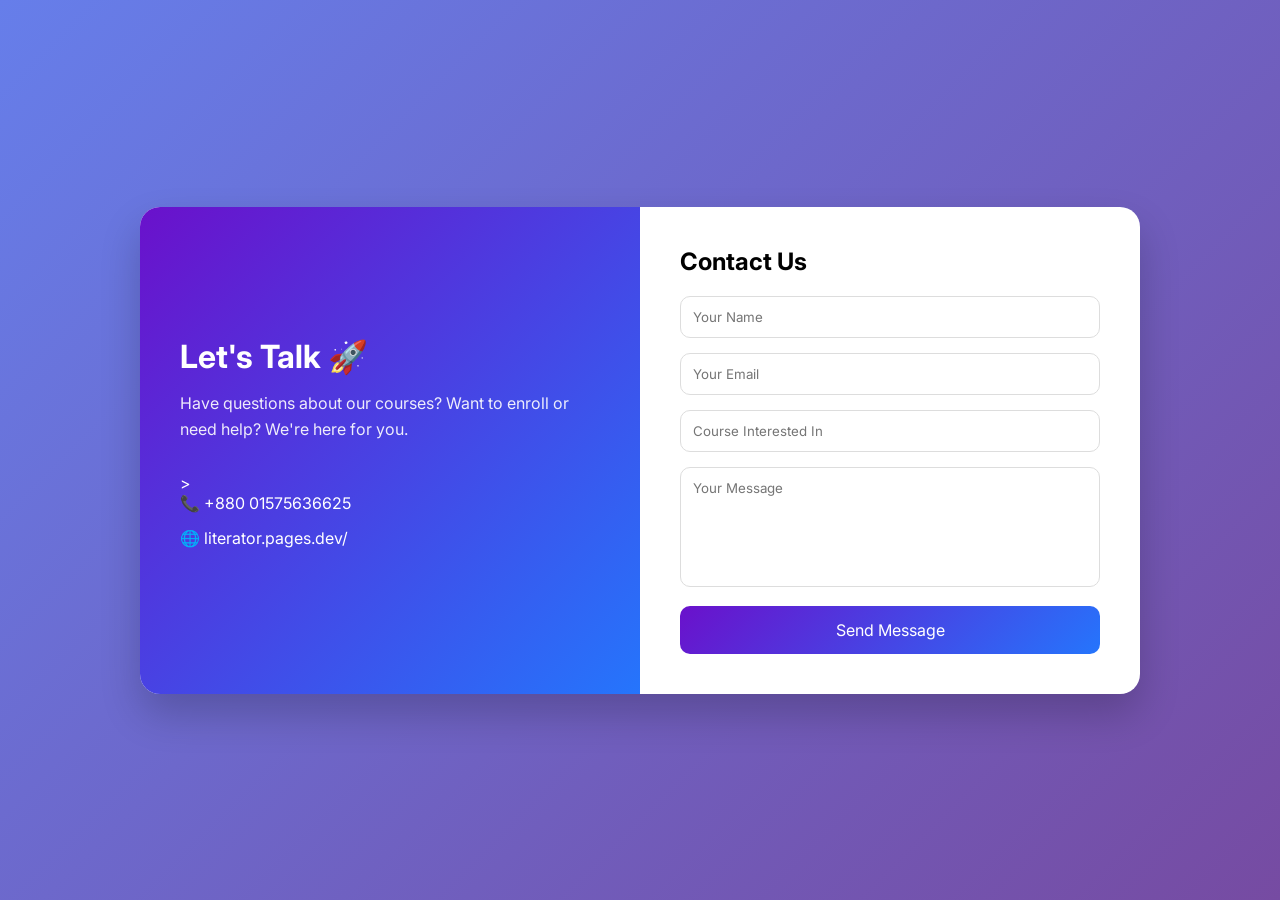
==== contacts.html @ 702f21eb "contacts.html" ====
<!DOCTYPE html><html lang="en">
<head>
<meta charset="UTF-8">
<meta name="viewport" content="width=device-width, initial-scale=1.0">
<title>Contact Us</title><link href="https://fonts.googleapis.com/css2?family=Inter:wght@300;400;600&display=swap" rel="stylesheet"><style>
*{
  margin:0;
  padding:0;
  box-sizing:border-box;
  font-family:'Inter',sans-serif;
}

body{
  background:linear-gradient(135deg,#667eea,#764ba2);
  min-height:100vh;
  display:flex;
  align-items:center;
  justify-content:center;
}

.container{
  width:100%;
  max-width:1000px;
  background:#fff;
  border-radius:20px;
  display:flex;
  overflow:hidden;
  box-shadow:0 20px 40px rgba(0,0,0,0.2);
}

.left{
  flex:1;
  background:linear-gradient(135deg,#6a11cb,#2575fc);
  color:#fff;
  padding:40px;
  display:flex;
  flex-direction:column;
  justify-content:center;
}

.left h2{
  font-size:32px;
  margin-bottom:15px;
}

.left p{
  opacity:0.9;
  line-height:1.6;
}

.info{
  margin-top:30px;
}

.info div{
  margin-bottom:15px;
}

.right{
  flex:1;
  padding:40px;
}

.right h2{
  margin-bottom:20px;
}

.form-group{
  margin-bottom:15px;
}

input,textarea{
  width:100%;
  padding:12px;
  border-radius:10px;
  border:1px solid #ddd;
  outline:none;
  transition:0.3s;
}

input:focus,textarea:focus{
  border-color:#6a11cb;
}

textarea{
  resize:none;
  height:120px;
}

button{
  width:100%;
  padding:14px;
  border:none;
  border-radius:10px;
  background:linear-gradient(135deg,#6a11cb,#2575fc);
  color:#fff;
  font-size:16px;
  cursor:pointer;
  transition:0.3s;
}

button:hover{
  opacity:0.9;
}

@media(max-width:768px){
  .container{
    flex-direction:column;
  }
}

</style></head><body><div class="container">  <div class="left">
    <h2>Let's Talk 🚀</h2>
    <p>Have questions about our courses? Want to enroll or need help? We're here for you.</p><div class="info">
  >
  <div>📞 +880 01575636625</div>
  <div>🌐 literator.pages.dev/</div>
</div>

  </div>  <div class="right">
    <h2>Contact Us</h2><form id="contactForm">
  <div class="form-group">
    <input type="text" name="name" placeholder="Your Name" required>
  </div>

  <div class="form-group">
    <input type="email" name="email" placeholder="Your Email" required>
  </div>

  <div class="form-group">
    <input type="text" name="course" placeholder="Course Interested In">
  </div>

  <div class="form-group">
    <textarea name="message" placeholder="Your Message" required></textarea>
  </div>

  <button type="submit">Send Message</button>
</form>

<script>
  const form = document.getElementById('contactForm');

  form.addEventListener('submit', function(e){
    e.preventDefault();

    const name = form.name.value.trim();
    const email = form.email.value.trim();
    const course = form.course.value.trim();
    const message = form.message.value.trim();

    if(!name || !email || !message){
      alert('Please fill all required fields');
      return;
    }

    const phoneNumber = "8801575636625"; // নিজের WhatsApp নাম্বার বসাও (country code সহ, + ছাড়া)

    const text = `New Course Inquiry:%0A

Name: ${name}%0A Email: ${email}%0A Course: ${course}%0A Message: ${message}`;

const whatsappURL = `https://wa.me/${phoneNumber}?text=${text}`;

    window.open(whatsappURL, '_blank');

    form.reset();
  });
</script>

  </div></div></body>
</html>
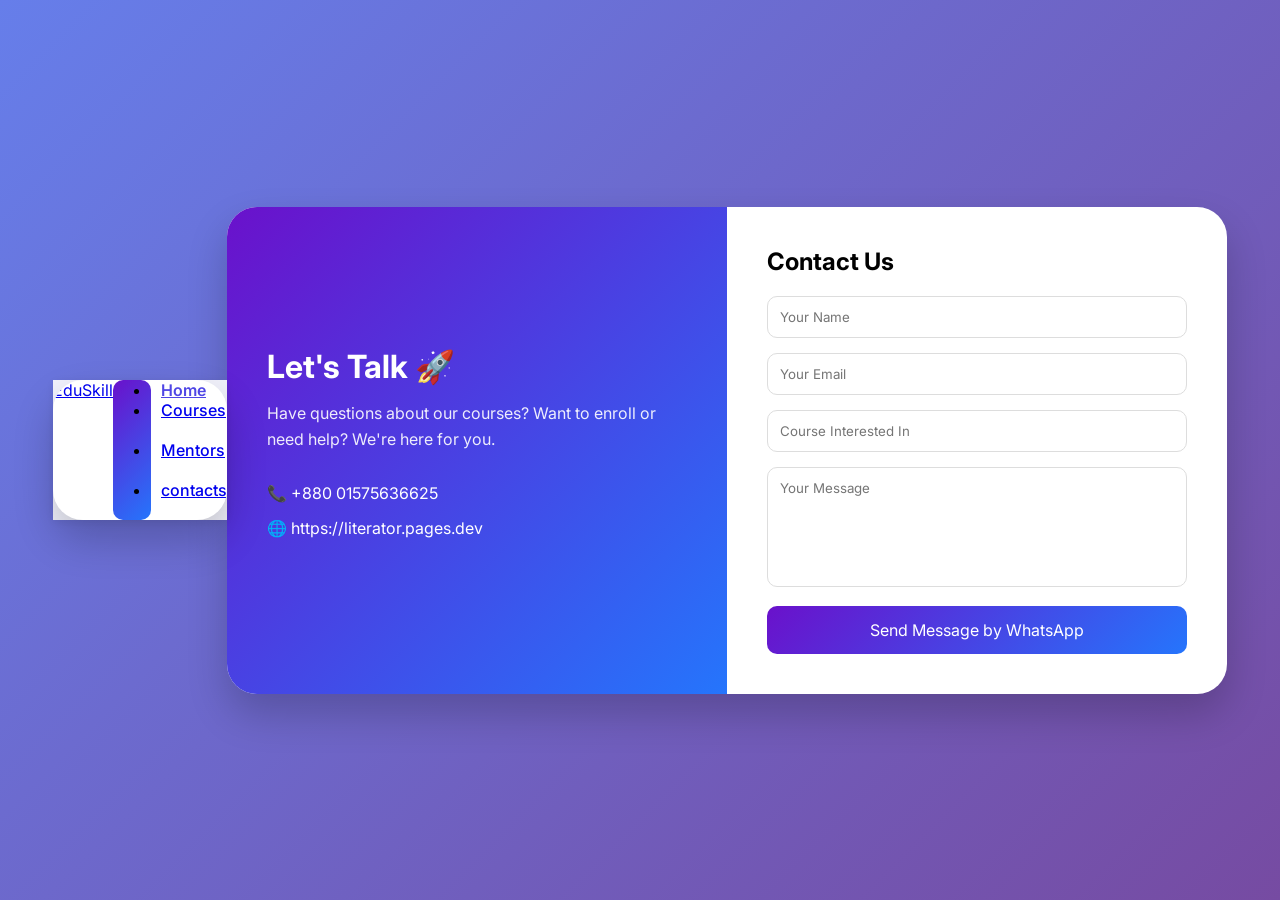
==== commit db77fd5a: "Update contacts.html" ====
--- a/contacts.html
+++ b/contacts.html
@@ -18,11 +18,82 @@
   justify-content:center;
 }
 
+
+  
+/* NAVBAR STYLE */
+
+.main-navbar{
+box-shadow:0 2px 10px rgba(0,0,0,0.08);
+transition:0.3s;
+}
+
+/* NAV LINKS */
+
+.nav-link{
+font-weight:500;
+margin:0 10px;
+position:relative;
+}
+
+/* UNDERLINE HOVER EFFECT */
+
+.nav-link::after{
+content:"";
+position:absolute;
+width:0;
+height:2px;
+background:#4f46e5;
+left:0;
+bottom:0;
+transition:0.3s;
+}
+
+.nav-link:hover::after{
+width:100%;
+}
+
+/* ACTIVE LINK */
+
+.nav-link.active{
+color:#4f46e5 !important;
+font-weight:600;
+}
+
+/* BUTTON */
+
+.btn-main{
+background:#4f46e5;
+color:white;
+border:none;
+}
+
+.btn-main:hover{
+background:#4338ca;
+}
+
+
+.navbar-toggler{
+border:none;
+}
+
+.navbar-toggler-icon{
+background-image:url("data:image/svg+xml,%3csvg xmlns='http://www.w3.org/2000/svg' viewBox='0 0 30 30'%3e%3cpath stroke='rgba%280,0,0,0.7%29' stroke-width='2' d='M4 7h22M4 15h22M4 23h22'/%3e%3c/svg%3e");
+}
+
+
+.main-navbar{
+backdrop-filter:blur(10px);
+background:rgba(255,255,255,0.9);
+}
+
+
+
+  
 .container{
   width:100%;
   max-width:1000px;
   background:#fff;
-  border-radius:20px;
+  border-radius:30px;
   display:flex;
   overflow:hidden;
   box-shadow:0 20px 40px rgba(0,0,0,0.2);
@@ -109,12 +180,58 @@
   }
 }
 
-</style></head><body><div class="container">  <div class="left">
+</style></head><body>
+  
+  
+  
+<nav class="navbar navbar-expand-lg bg-white sticky-top main-navbar">
+
+<div class="container">
+
+<a class="navbar-brand fw-bold" href="index.html">
+EduSkill
+</a>
+
+<button class="navbar-toggler" type="button" data-bs-toggle="collapse" data-bs-target="#navbarMenu">
+<span class="navbar-toggler-icon"></span>
+</button>
+
+<div class="collapse navbar-collapse" id="navbarMenu">
+
+<ul class="navbar-nav ms-auto align-items-lg-center">
+
+<li class="nav-item">
+<a class="nav-link active" href="index.html">Home</a>
+</li>
+
+<li class="nav-item">
+<a class="nav-link" href="courses.html">Courses</a>
+</li>
+
+<li class="nav-item">
+<a class="nav-link" href="mentors.html">Mentors</a>
+</li>
+
+<li class="nav-item">
+<a class="nav-link" href="contacts.html">contacts</a>
+</li>
+
+
+
+</ul>
+
+</div>
+
+</div>
+
+</nav>
+
+  <div class="container">  <div class="left">
     <h2>Let's Talk 🚀</h2>
     <p>Have questions about our courses? Want to enroll or need help? We're here for you.</p><div class="info">
-  >
+  
   <div>📞 +880 01575636625</div>
-  <div>🌐 literator.pages.dev/</div>
+  <div>🌐 https://literator.pages.dev</div>
 </div>
 
   </div>  <div class="right">
@@ -135,7 +252,7 @@
     <textarea name="message" placeholder="Your Message" required></textarea>
   </div>
 
-  <button type="submit">Send Message</button>
+  <button type="submit">Send Message by WhatsApp</button>
 </form>
 
 <script>
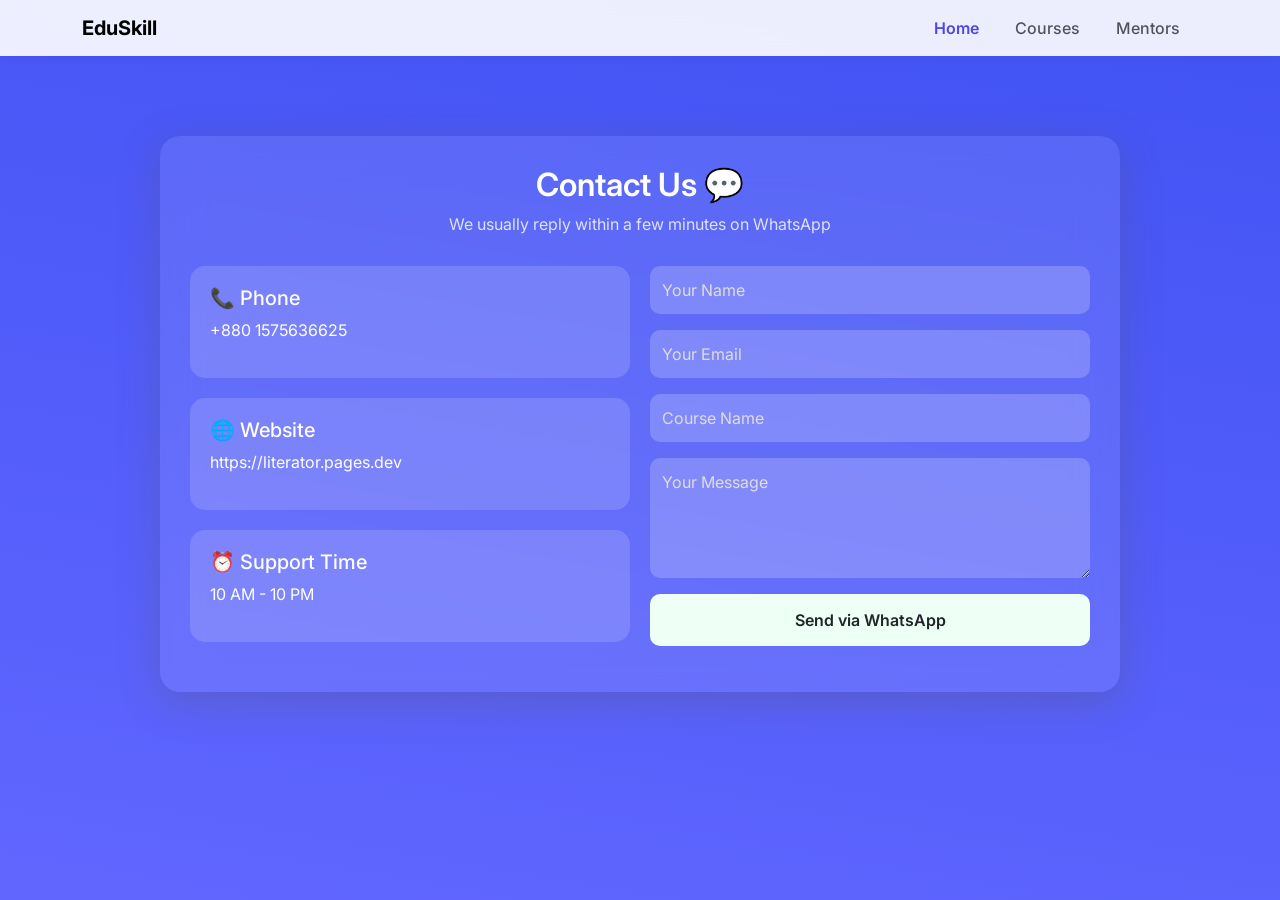
==== commit ad3d1bd1: "Update contacts.html" ====
--- a/contacts.html
+++ b/contacts.html
@@ -1,289 +1,271 @@
-<!DOCTYPE html><html lang="en">
+<!DOCTYPE html>
+<html lang="en">
 <head>
 <meta charset="UTF-8">
 <meta name="viewport" content="width=device-width, initial-scale=1.0">
-<title>Contact Us</title><link href="https://fonts.googleapis.com/css2?family=Inter:wght@300;400;600&display=swap" rel="stylesheet"><style>
-*{
-  margin:0;
-  padding:0;
-  box-sizing:border-box;
-  font-family:'Inter',sans-serif;
-}
+<title>Contact Us</title>
+
+<!-- Google Font -->
+<link href="https://fonts.googleapis.com/css2?family=Inter:wght@300;400;600&display=swap" rel="stylesheet">
+
+<!-- Bootstrap -->
+<link href="https://cdn.jsdelivr.net/npm/bootstrap@5.3.2/dist/css/bootstrap.min.css" rel="stylesheet">
+
+<style>
 
 body{
-  background:linear-gradient(135deg,#667eea,#764ba2);
+  font-family: 'Inter', sans-serif;
+  background: linear-gradient(190deg,#4153f4,#6166ff);
   min-height:100vh;
-  display:flex;
-  align-items:center;
-  justify-content:center;
-}
-
-
-  
-/* NAVBAR STYLE */
-
+}
+
+/* NAVBAR (UNCHANGED STYLE) */
 .main-navbar{
-box-shadow:0 2px 10px rgba(0,0,0,0.08);
-transition:0.3s;
-}
-
-/* NAV LINKS */
+  backdrop-filter:blur(10px);
+  background:rgba(255,255,255,0.9);
+  box-shadow:0 2px 10px rgba(0,0,0,0.05);
+}
 
 .nav-link{
-font-weight:500;
-margin:0 10px;
-position:relative;
-}
-
-/* UNDERLINE HOVER EFFECT */
+  font-weight:500;
+  margin:0 10px;
+  position:relative;
+}
 
 .nav-link::after{
-content:"";
-position:absolute;
-width:0;
-height:2px;
-background:#4f46e5;
-left:0;
-bottom:0;
-transition:0.3s;
+  content:"";
+  position:absolute;
+  width:0;
+  height:2px;
+  background:#4f46e5;
+  left:0;
+  bottom:0;
+  transition:0.3s;
 }
 
 .nav-link:hover::after{
-width:100%;
-}
-
-/* ACTIVE LINK */
+  width:100%;
+}
 
 .nav-link.active{
-color:#4f46e5 !important;
-font-weight:600;
-}
-
-/* BUTTON */
-
-.btn-main{
-background:#4f46e5;
-color:white;
-border:none;
-}
-
-.btn-main:hover{
-background:#4338ca;
-}
-
-
-.navbar-toggler{
-border:none;
-}
-
-.navbar-toggler-icon{
-background-image:url("data:image/svg+xml,%3csvg xmlns='http://www.w3.org/2000/svg' viewBox='0 0 30 30'%3e%3cpath stroke='rgba%280,0,0,0.7%29' stroke-width='2' d='M4 7h22M4 15h22M4 23h22'/%3e%3c/svg%3e");
-}
-
-
-.main-navbar{
-backdrop-filter:blur(10px);
-background:rgba(255,255,255,0.9);
-}
-
-
-
-  
-.container{
-  width:100%;
+  color:#4f46e5 !important;
+  font-weight:600;
+}
+
+/* NEW CONTACT DESIGN */
+.contact-wrapper{
   max-width:1000px;
-  background:#fff;
-  border-radius:30px;
-  display:flex;
-  overflow:hidden;
-  box-shadow:0 20px 40px rgba(0,0,0,0.2);
-}
-
-.left{
-  flex:1;
-  background:linear-gradient(135deg,#6a11cb,#2575fc);
+  margin:60px auto;
+  padding:20px;
+}
+
+/* GLASS CARD */
+.contact-card{
+  backdrop-filter:blur(20px);
+  background:rgba(255,255,255,0.1);
+  border-radius:20px;
+  padding:30px;
+  box-shadow:0 10px 40px rgba(89, 87, 87, 0.3);
   color:#fff;
-  padding:40px;
-  display:flex;
-  flex-direction:column;
-  justify-content:center;
-}
-
-.left h2{
+}
+
+/* TITLE */
+.contact-title{
+  text-align:center;
+  margin-bottom:30px;
+}
+
+.contact-title h2{
   font-size:32px;
-  margin-bottom:15px;
-}
-
-.left p{
-  opacity:0.9;
-  line-height:1.6;
-}
-
-.info{
-  margin-top:30px;
-}
-
-.info div{
-  margin-bottom:15px;
-}
-
-.right{
-  flex:1;
-  padding:40px;
-}
-
-.right h2{
+  font-weight:600;
+}
+
+.contact-title p{
+  opacity:0.8;
+}
+
+/* INFO BOX */
+.info-box{
+  background:rgba(255,255,255,0.15);
+  padding:20px;
+  border-radius:15px;
   margin-bottom:20px;
 }
 
-.form-group{
-  margin-bottom:15px;
-}
-
-input,textarea{
-  width:100%;
+/* FORM */
+.form-control{
+  background:rgba(255,255,255,0.2);
+  border:none;
+  color:#fff;
   padding:12px;
   border-radius:10px;
-  border:1px solid #ddd;
-  outline:none;
+}
+
+.form-control::placeholder{
+  color:#ddd;
+}
+
+.form-control:focus{
+  box-shadow:none;
+  background:rgba(255,255,255,0.25);
+}
+
+/* BUTTON */
+.btn-send{
+  background:#eefff5;
+  border:none;
+  padding:14px;
+  border-radius:10px;
+  font-weight:600;
   transition:0.3s;
 }
 
-input:focus,textarea:focus{
-  border-color:#6a11cb;
-}
-
-textarea{
-  resize:none;
-  height:120px;
-}
-
-button{
-  width:100%;
-  padding:14px;
-  border:none;
-  border-radius:10px;
-  background:linear-gradient(135deg,#6a11cb,#2575fc);
-  color:#fff;
-  font-size:16px;
-  cursor:pointer;
-  transition:0.3s;
-}
-
-button:hover{
-  opacity:0.9;
-}
-
+.btn-send:hover{
+  background:#2fff85;
+}
+
+/* GRID */
+.contact-grid{
+  display:grid;
+  grid-template-columns:1fr 1fr;
+  gap:20px;
+}
+
+/* MOBILE */
 @media(max-width:768px){
-  .container{
-    flex-direction:column;
+  .contact-grid{
+    grid-template-columns:1fr;
   }
 }
 
-</style></head><body>
-  
-  
-  
-<nav class="navbar navbar-expand-lg bg-white sticky-top main-navbar">
-
+</style>
+</head>
+
+<body>
+
+<!-- NAVBAR -->
+<nav class="navbar navbar-expand-lg main-navbar sticky-top">
 <div class="container">
 
-<a class="navbar-brand fw-bold" href="index.html">
-EduSkill
-</a>
-
-<button class="navbar-toggler" type="button" data-bs-toggle="collapse" data-bs-target="#navbarMenu">
+<a class="navbar-brand fw-bold" href="#">EduSkill</a>
+
+<button class="navbar-toggler" type="button" data-bs-toggle="collapse" data-bs-target="#menu">
 <span class="navbar-toggler-icon"></span>
 </button>
 
-<div class="collapse navbar-collapse" id="navbarMenu">
-
+<div class="collapse navbar-collapse" id="menu">
 <ul class="navbar-nav ms-auto align-items-lg-center">
 
 <li class="nav-item">
-<a class="nav-link active" href="index.html">Home</a>
+<a class="nav-link active" href="#">Home</a>
 </li>
 
 <li class="nav-item">
-<a class="nav-link" href="courses.html">Courses</a>
+<a class="nav-link" href="#">Courses</a>
 </li>
 
 <li class="nav-item">
-<a class="nav-link" href="mentors.html">Mentors</a>
+<a class="nav-link" href="#">Mentors</a>
 </li>
 
-<li class="nav-item">
-<a class="nav-link" href="contacts.html">contacts</a>
-</li>
-
-
-
 </ul>
-
-</div>
-
-</div>
-
+</div>
+
+</div>
 </nav>
 
-  <div class="container">  <div class="left">
-    <h2>Let's Talk 🚀</h2>
-    <p>Have questions about our courses? Want to enroll or need help? We're here for you.</p><div class="info">
-  
-  <div>📞 +880 01575636625</div>
-  <div>🌐 https://literator.pages.dev</div>
-</div>
-
-  </div>  <div class="right">
-    <h2>Contact Us</h2><form id="contactForm">
-  <div class="form-group">
-    <input type="text" name="name" placeholder="Your Name" required>
-  </div>
-
-  <div class="form-group">
-    <input type="email" name="email" placeholder="Your Email" required>
-  </div>
-
-  <div class="form-group">
-    <input type="text" name="course" placeholder="Course Interested In">
-  </div>
-
-  <div class="form-group">
-    <textarea name="message" placeholder="Your Message" required></textarea>
-  </div>
-
-  <button type="submit">Send Message by WhatsApp</button>
+<!-- CONTACT -->
+<div class="contact-wrapper">
+
+<div class="contact-card">
+
+<div class="contact-title">
+<h2>Contact Us 💬</h2>
+<p>We usually reply within a few minutes on WhatsApp</p>
+</div>
+
+<div class="contact-grid">
+
+<!-- LEFT INFO -->
+<div>
+
+<div class="info-box">
+<h5>📞 Phone</h5>
+<p>+880 1575636625</p>
+</div>
+
+<div class="info-box">
+<h5>🌐 Website</h5>
+<p>https://literator.pages.dev</p>
+</div>
+
+<div class="info-box">
+<h5>⏰ Support Time</h5>
+<p>10 AM - 10 PM</p>
+</div>
+
+</div>
+
+<!-- RIGHT FORM -->
+<div>
+
+<form id="contactForm">
+
+<input type="text" name="name" class="form-control mb-3" placeholder="Your Name" required>
+
+<input type="email" name="email" class="form-control mb-3" placeholder="Your Email" required>
+
+<input type="text" name="course" class="form-control mb-3" placeholder="Course Name">
+
+<textarea name="message" class="form-control mb-3" placeholder="Your Message" rows="4" required></textarea>
+
+<button class="btn btn-send w-100">Send via WhatsApp</button>
+
 </form>
 
+</div>
+
+</div>
+
+</div>
+
+</div>
+
+<!-- JS -->
 <script>
-  const form = document.getElementById('contactForm');
-
-  form.addEventListener('submit', function(e){
-    e.preventDefault();
-
-    const name = form.name.value.trim();
-    const email = form.email.value.trim();
-    const course = form.course.value.trim();
-    const message = form.message.value.trim();
-
-    if(!name || !email || !message){
-      alert('Please fill all required fields');
-      return;
-    }
-
-    const phoneNumber = "8801575636625"; // নিজের WhatsApp নাম্বার বসাও (country code সহ, + ছাড়া)
-
-    const text = `New Course Inquiry:%0A
-
-Name: ${name}%0A Email: ${email}%0A Course: ${course}%0A Message: ${message}`;
-
-const whatsappURL = `https://wa.me/${phoneNumber}?text=${text}`;
-
-    window.open(whatsappURL, '_blank');
-
-    form.reset();
-  });
+
+const form = document.getElementById('contactForm');
+
+form.addEventListener('submit', function(e){
+  e.preventDefault();
+
+  const name = form.name.value.trim();
+  const email = form.email.value.trim();
+  const course = form.course.value.trim();
+  const message = form.message.value.trim();
+
+  if(!name || !email || !message){
+    alert('Please fill all required fields');
+    return;
+  }
+
+  const phoneNumber = "8801575636625";
+
+  const text = `New Course Inquiry:%0A
+Name: ${name}%0A
+Email: ${email}%0A
+Course: ${course}%0A
+Message: ${message}`;
+
+  const url = `https://wa.me/${phoneNumber}?text=${text}`;
+
+  window.open(url, '_blank');
+  form.reset();
+});
+
 </script>
 
-  </div></div></body>
+<script src="https://cdn.jsdelivr.net/npm/bootstrap@5.3.2/dist/js/bootstrap.bundle.min.js"></script>
+
+</body>
 </html>
